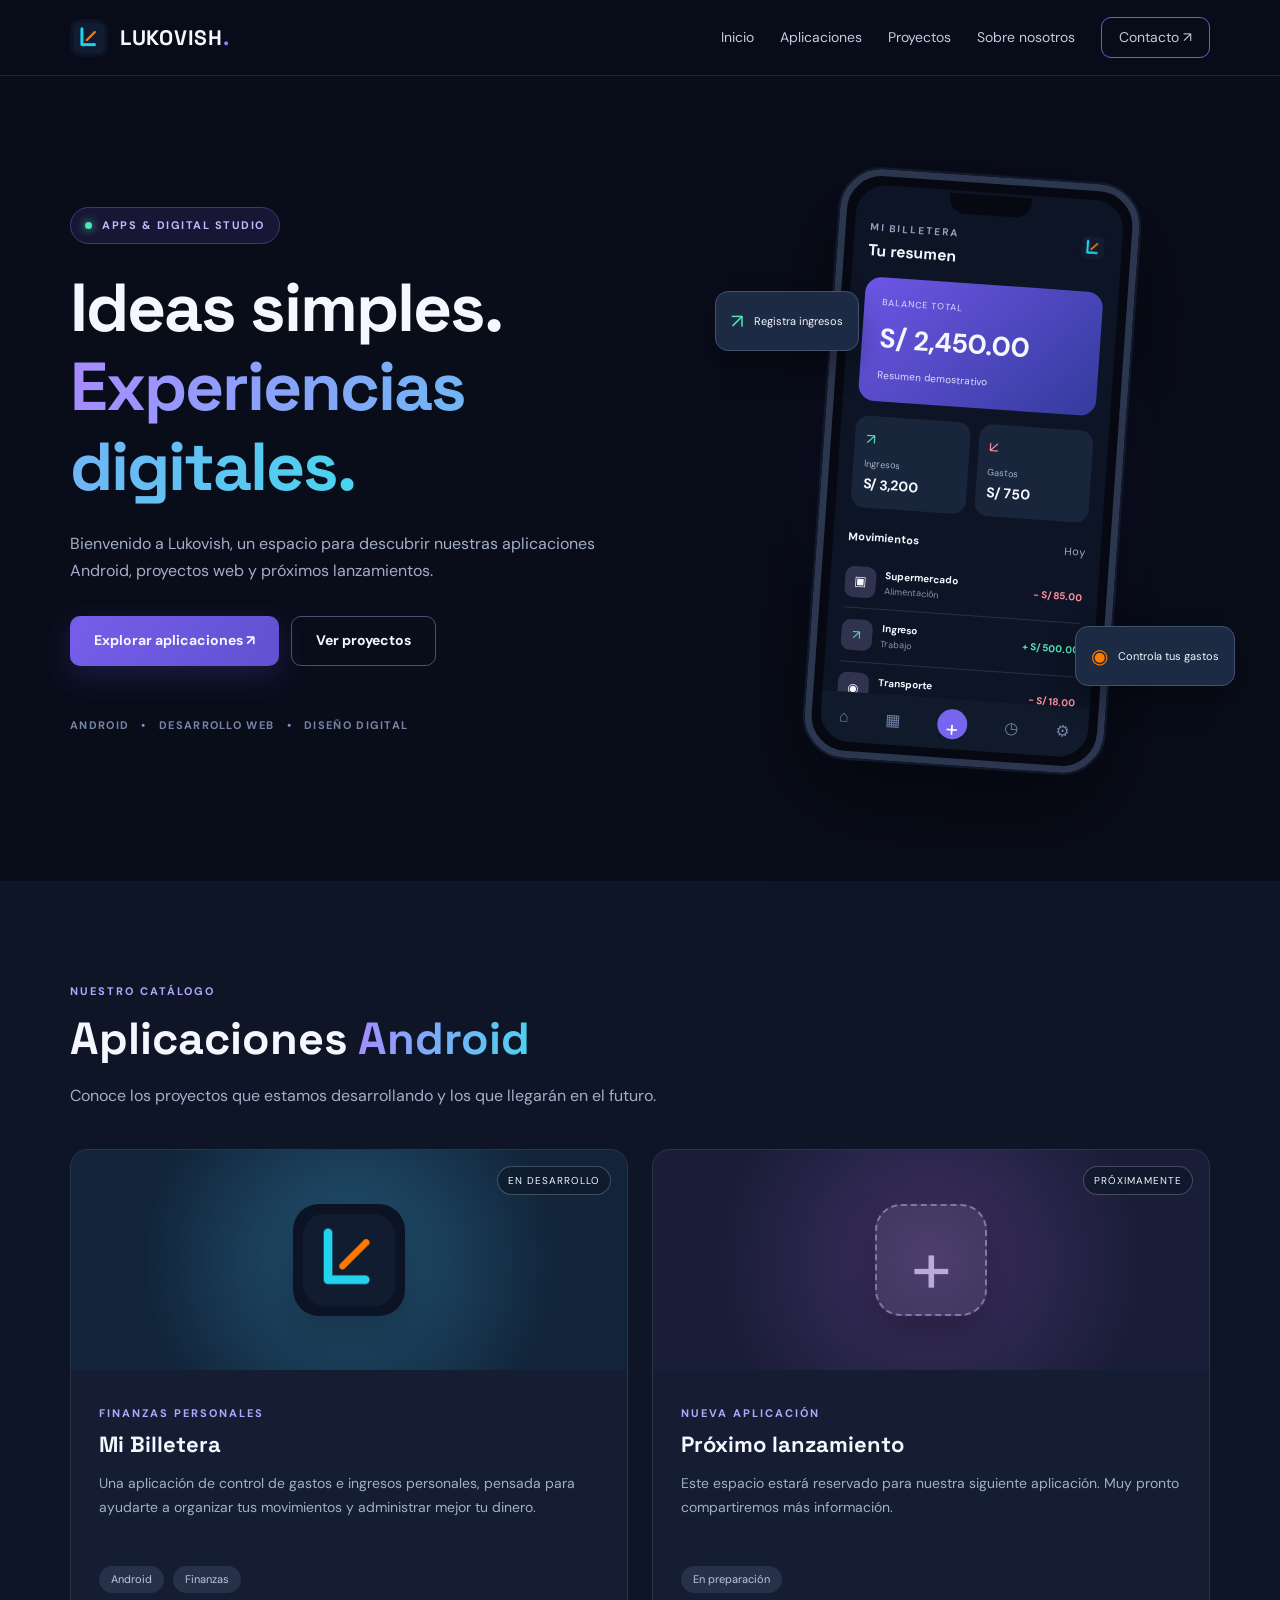
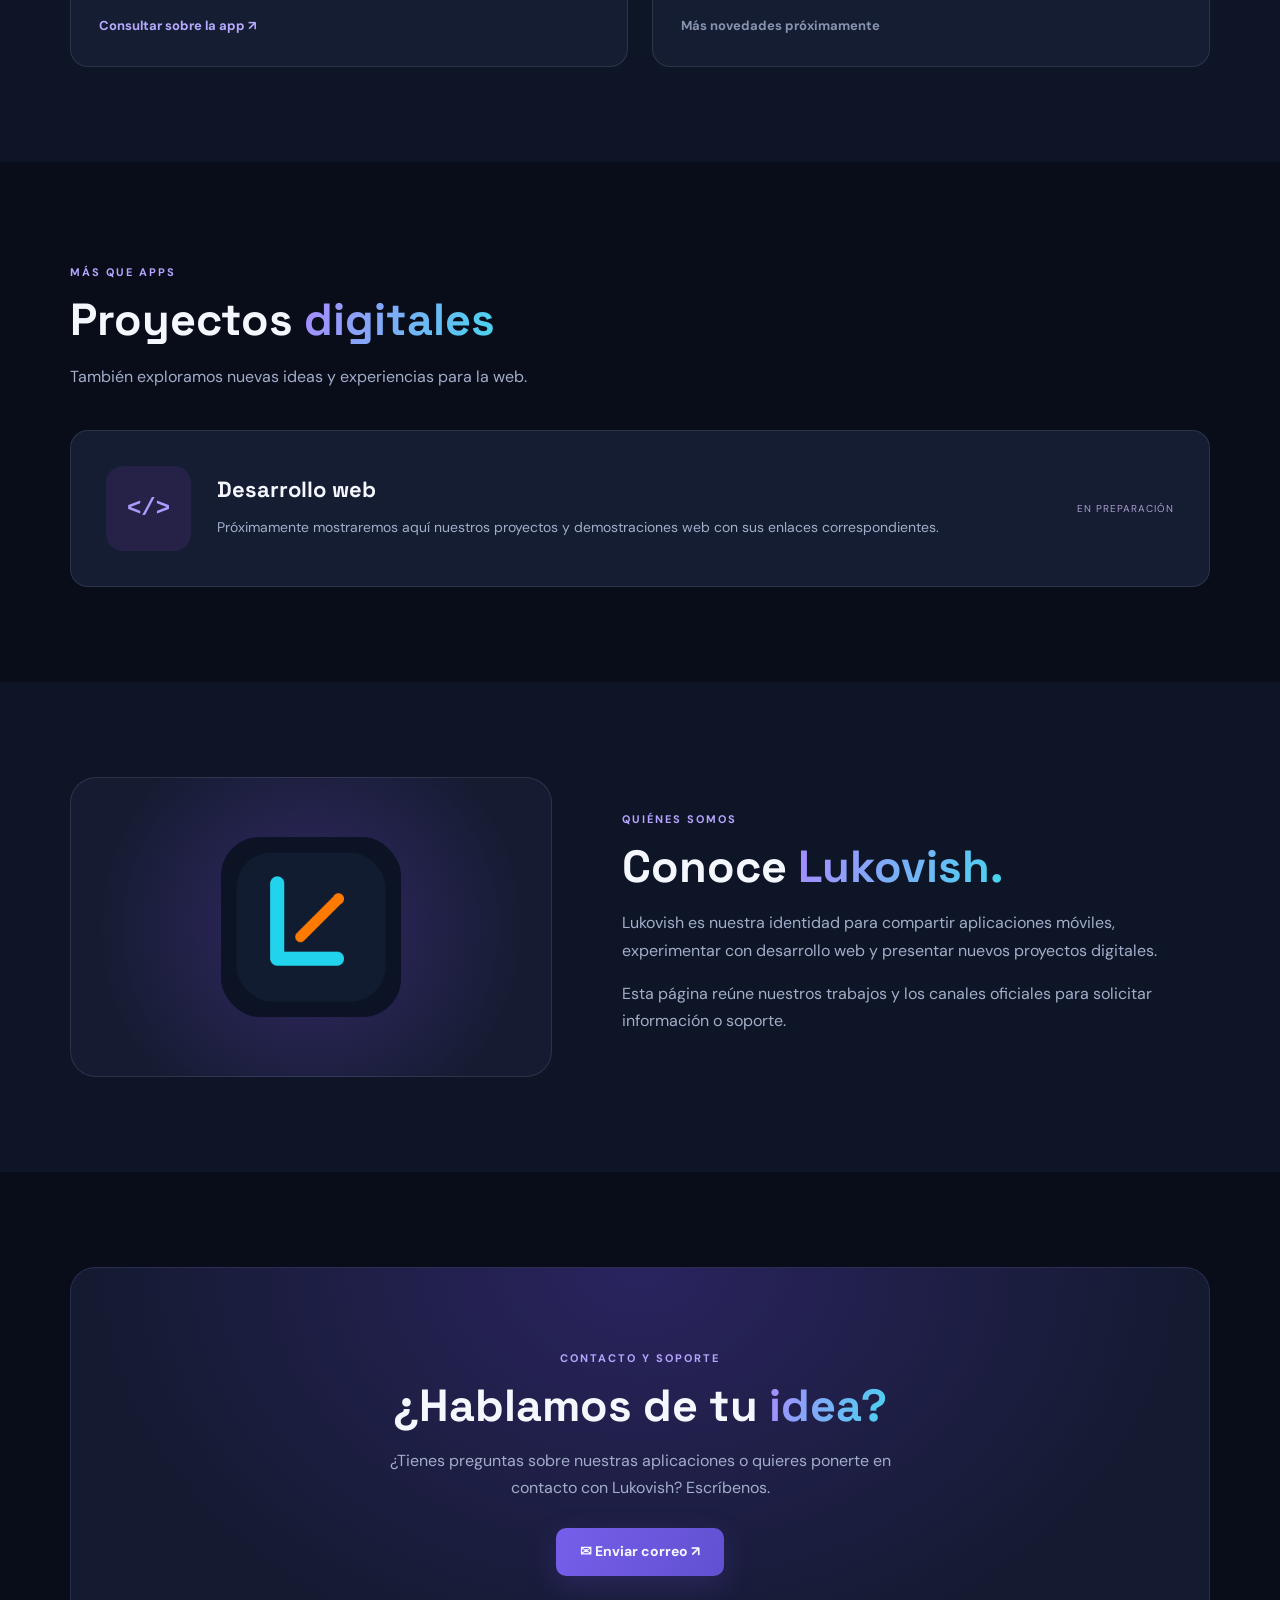
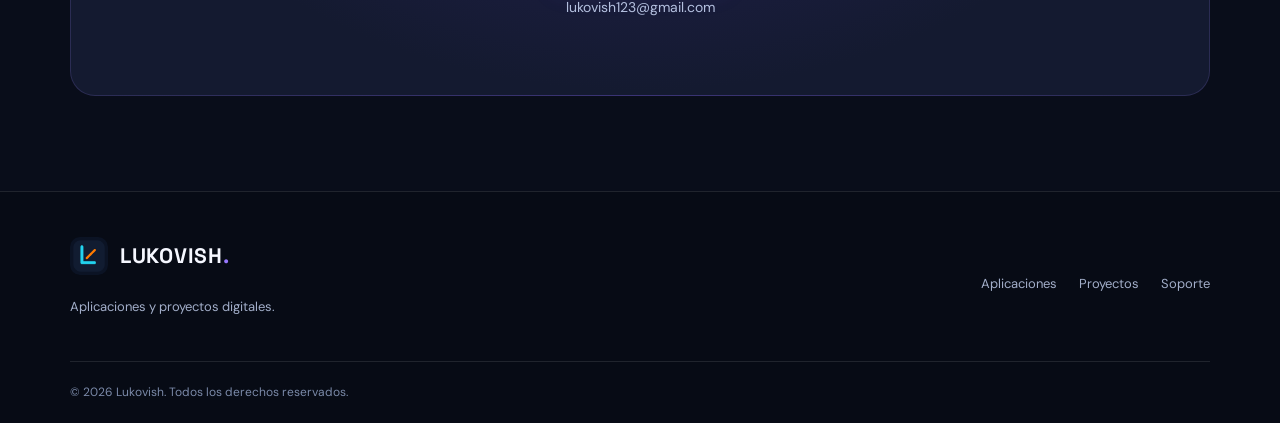
==== index.html @ 401371b8 "Add files via upload" ====
<!doctype html>
<html lang="es">
<head>
  <meta charset="utf-8">
  <meta name="viewport" content="width=device-width, initial-scale=1">
  <meta name="theme-color" content="#090d1a">
  <meta name="description" content="Lukovish: aplicaciones móviles y proyectos digitales. Conoce Mi Billetera y nuestros próximos lanzamientos.">
  <title>Lukovish | Aplicaciones y proyectos</title>


  <link rel="icon" href="lukovish-logo.png" type="image/svg+xml">

  <link rel="stylesheet" href="style.css">
  <script src="script.js" defer></script>
</head>
<body>
  <header class="topbar">
    <nav class="container nav" aria-label="Menú principal">
      <a class="brand" href="#inicio">
        <img src="lukovish-logo.png" alt="Logo Lukovish" class="brand-logo">
        <span>LUKOVISH<span class="accent">.</span></span>
      </a>

      <button class="menu-btn" id="menuBtn" aria-controls="menu" aria-expanded="false" aria-label="Abrir menú">☰</button>

      <div class="menu" id="menu">
        <a href="#inicio">Inicio</a>
        <a href="#apps">Aplicaciones</a>
        <a href="#proyectos">Proyectos</a>
        <a href="#sobre">Sobre nosotros</a>
        <a class="menu-contact" href="#contacto">Contacto ↗</a>
      </div>
    </nav>
  </header>

  <main>

    <section class="hero container" id="inicio">
      <div class="hero-copy">
        <span class="eyebrow">
          <span class="dot"></span>
          APPS & DIGITAL STUDIO
        </span>

        <h1>
          Ideas simples.<br>
          <span class="gradient">Experiencias digitales.</span>
        </h1>

        <p>
          Bienvenido a Lukovish, un espacio para descubrir
          nuestras aplicaciones Android, proyectos web y
          próximos lanzamientos.
        </p>

        <div class="actions">
          <a class="button primary" href="#apps">Explorar aplicaciones ↗</a>
          <a class="button secondary" href="#proyectos">Ver proyectos</a>
        </div>

        <div class="tech">
          ANDROID <span>•</span> DESARROLLO WEB <span>•</span> DISEÑO DIGITAL
        </div>
      </div>

   
      <div class="hero-phone-area" aria-label="Vista previa visual de Mi Billetera">
        <div class="phone-glow"></div>

        <div class="floating-card float-left">
          <span class="float-icon">↗</span>
          <span>Registra ingresos</span>
        </div>

        <div class="phone">
          <div class="phone-notch"></div>

          <div class="phone-screen">
            <div class="screen-top">
              <div>
                <small class="screen-label">MI BILLETERA</small>
                <h3 class="screen-title">Tu resumen</h3>
              </div>
              <img src="lukovish-logo.png" alt="Logo app" class="mini-logo">
            </div>

            <div class="balance-card">
              <span>BALANCE TOTAL</span>
              <strong>S/ 2,450.00</strong>
              <small>Resumen demostrativo</small>
            </div>

            <div class="stats-row">
              <div class="stat-box">
                <span class="stat-icon income">↗</span>
                <small>Ingresos</small>
                <strong>S/ 3,200</strong>
              </div>
              <div class="stat-box">
                <span class="stat-icon expense">↙</span>
                <small>Gastos</small>
                <strong>S/ 750</strong>
              </div>
            </div>

            <div class="movements-head">
              <strong>Movimientos</strong>
              <span>Hoy</span>
            </div>

            <div class="movement-item">
              <span class="movement-icon">▣</span>
              <div class="movement-info">
                <strong>Supermercado</strong>
                <small>Alimentación</small>
              </div>
              <b class="expense">- S/ 85.00</b>
            </div>

            <div class="movement-item">
              <span class="movement-icon income-bg">↗</span>
              <div class="movement-info">
                <strong>Ingreso</strong>
                <small>Trabajo</small>
              </div>
              <b class="income">+ S/ 500.00</b>
            </div>

            <div class="movement-item">
              <span class="movement-icon">◉</span>
              <div class="movement-info">
                <strong>Transporte</strong>
                <small>Movilidad</small>
              </div>
              <b class="expense">- S/ 18.00</b>
            </div>

            <div class="phone-nav">
              <span>⌂</span>
              <span>▦</span>
              <span class="nav-plus">+</span>
              <span>◷</span>
              <span>⚙</span>
            </div>
          </div>
        </div>

        <div class="floating-card float-right">
          <span class="float-icon orange">◉</span>
          <span>Controla tus gastos</span>
        </div>
      </div>
    </section>

   
    <section class="section section-alt" id="apps">
      <div class="container">
        <div class="section-head">
          <span class="kicker">NUESTRO CATÁLOGO</span>
          <h2>Aplicaciones <span class="gradient">Android</span></h2>
          <p>
            Conoce los proyectos que estamos desarrollando
            y los que llegarán en el futuro.
          </p>
        </div>

        <div class="cards">
          <article class="app-card">
            <div class="app-cover wallet">
              <img src="lukovish-logo.png" alt="Logo Mi Billetera" class="app-logo-image">
              <div class="chip">EN DESARROLLO</div>
            </div>

            <div class="card-content">
              <span class="small-label">FINANZAS PERSONALES</span>
              <h3>Mi Billetera</h3>
              <p>
                Una aplicación de control de gastos e ingresos personales,
                pensada para ayudarte a organizar tus movimientos y
                administrar mejor tu dinero.
              </p>

              <div class="pills">
                <span>Android</span>
                <span>Finanzas</span>
              </div>

              <a class="card-link" href="#contacto">Consultar sobre la app ↗</a>
            </div>
          </article>

          <article class="app-card">
            <div class="app-cover next">
              <div class="app-logo placeholder" aria-hidden="true">+</div>
              <div class="chip">PRÓXIMAMENTE</div>
            </div>

            <div class="card-content">
              <span class="small-label">NUEVA APLICACIÓN</span>
              <h3>Próximo lanzamiento</h3>
              <p>
                Este espacio estará reservado para nuestra siguiente
                aplicación. Muy pronto compartiremos más información.
              </p>

              <div class="pills">
                <span>En preparación</span>
              </div>

              <span class="card-muted">Más novedades próximamente</span>
            </div>
          </article>
        </div>
      </div>
    </section>

 
    <section class="section" id="proyectos">
      <div class="container">
        <div class="section-head">
          <span class="kicker">MÁS QUE APPS</span>
          <h2>Proyectos <span class="gradient">digitales</span></h2>
          <p>También exploramos nuevas ideas y experiencias para la web.</p>
        </div>

        <div class="project-card">
          <div class="project-icon">&lt;/&gt;</div>
          <div>
            <h3>Desarrollo web</h3>
            <p>
              Próximamente mostraremos aquí nuestros proyectos
              y demostraciones web con sus enlaces correspondientes.
            </p>
          </div>
          <span class="soon">EN PREPARACIÓN</span>
        </div>
      </div>
    </section>


    <section class="section section-alt" id="sobre">
      <div class="container about">
        <div class="about-mark-box">
          <img src="lukovish-logo.png" alt="Logo Lukovish" class="about-logo">
        </div>

        <div>
          <span class="kicker">QUIÉNES SOMOS</span>
          <h2>Conoce <span class="gradient">Lukovish.</span></h2>
          <p>
            Lukovish es nuestra identidad para compartir aplicaciones móviles,
            experimentar con desarrollo web y presentar nuevos proyectos digitales.
          </p>
          <p>
            Esta página reúne nuestros trabajos y los canales oficiales
            para solicitar información o soporte.
          </p>
        </div>
      </div>
    </section>


    <section class="section" id="contacto">
      <div class="container">
        <div class="contact-box">
          <span class="kicker">CONTACTO Y SOPORTE</span>
          <h2>¿Hablamos de tu <span class="gradient">idea?</span></h2>
          <p>
            ¿Tienes preguntas sobre nuestras aplicaciones
            o quieres ponerte en contacto con Lukovish? Escríbenos.
          </p>

          <a class="button primary" href="mailto:lukovish123@gmail.com?subject=Contacto%20-%20Lukovish">
            ✉ Enviar correo ↗
          </a>

          <a class="email" href="mailto:lukovish123@gmail.com">lukovish123@gmail.com</a>
        </div>
      </div>
    </section>
  </main>

  <footer class="footer">
    <div class="container footer-inner">
      <div>
        <a class="brand" href="#inicio">
          <img src="lukovish-logo.png" alt="Logo Lukovish" class="brand-logo">
          <span>LUKOVISH<span class="accent">.</span></span>
        </a>
        <p>Aplicaciones y proyectos digitales.</p>
      </div>

      <div class="footer-links">
        <a href="#apps">Aplicaciones</a>
        <a href="#proyectos">Proyectos</a>
        <a href="#contacto">Soporte</a>
      </div>
    </div>

    <div class="container foot-bottom">
      © <span id="year"></span> Lukovish. Todos los derechos reservados.
    </div>
  </footer>
</body>
</html>
---- style.css ----
@import url('https://fonts.googleapis.com/css2?family=DM+Sans:wght@400;500;600;700&family=Space+Grotesk:wght@400;500;600;700&display=swap');

:root{
  --bg:#090d1a;
  --alt:#0e1527;
  --card:#151d32;
  --text:#f5f7ff;
  --muted:#a2aec9;
  --line:rgba(255,255,255,.1);
  --purple:#9878ff;
  --cyan:#40d1ed;
  --orange:#ff7a00;
  --green:#54e4b6;
  --gradient:linear-gradient(110deg,#a98aff,#47d5ee);
}

*{box-sizing:border-box}
html{scroll-behavior:smooth;scroll-padding-top:85px}
body{
  margin:0;
  background:var(--bg);
  color:var(--text);
  font-family:'DM Sans',sans-serif;
  line-height:1.7;
  overflow-x:hidden;
}

a{color:inherit;text-decoration:none}
button{font:inherit}
.container{width:min(1140px,90%);margin:auto}

.topbar{
  position:sticky;
  top:0;
  z-index:10;
  background:rgba(9,13,26,.92);
  border-bottom:1px solid var(--line);
  backdrop-filter:blur(15px);
}

.nav{
  min-height:75px;
  display:flex;
  align-items:center;
  justify-content:space-between;
  gap:16px;
}

.brand{
  display:inline-flex;
  align-items:center;
  gap:12px;
  font:700 21px 'Space Grotesk',sans-serif;
  letter-spacing:.7px;
}

.brand-logo{
  width:38px;
  height:38px;
  border-radius:10px;
  object-fit:contain;
  flex-shrink:0;
}

.accent{color:var(--purple)}

.menu{
  display:flex;
  align-items:center;
  gap:26px;
}

.menu a{
  font-size:14px;
  color:#c3cbe0;
}

.menu a:hover{color:white}

.menu-contact{
  border:1px solid #6d60ba;
  border-radius:10px;
  padding:8px 17px;
}

.menu-btn{
  display:none;
  border:0;
  background:none;
  color:white;
  font-size:27px;
  cursor:pointer;
}

.gradient{
  background:var(--gradient);
  background-clip:text;
  -webkit-background-clip:text;
  color:transparent;
}

h1,h2,h3{
  font-family:'Space Grotesk',sans-serif;
  line-height:1.17;
}

h1{
  font-size:clamp(43px,5.3vw,68px);
  letter-spacing:-2px;
  margin:24px 0;
}

h2{
  font-size:clamp(32px,4vw,45px);
  margin:10px 0 14px;
}

h3{
  font-size:22px;
  margin:7px 0 12px;
}

p{color:var(--muted)}

.hero{
  min-height:680px;
  display:grid;
  grid-template-columns:1.12fr .88fr;
  gap:60px;
  align-items:center;
  padding-top:85px;
  padding-bottom:100px;
}

.eyebrow{
  display:inline-flex;
  align-items:center;
  gap:10px;
  font-size:11px;
  font-weight:700;
  letter-spacing:1.5px;
  color:#c3b8ff;
  border:1px solid #403973;
  border-radius:30px;
  padding:8px 14px;
  background:#171634;
}

.dot{
  width:7px;
  height:7px;
  background:#50e4bb;
  border-radius:50%;
  box-shadow:0 0 10px #50e4bb;
}

.hero-copy > p{
  max-width:570px;
  font-size:16px;
}

.actions{
  display:flex;
  gap:12px;
  flex-wrap:wrap;
  margin-top:32px;
}

.button{
  display:inline-flex;
  justify-content:center;
  align-items:center;
  padding:12px 24px;
  border-radius:10px;
  font-size:14px;
  font-weight:700;
  min-height:48px;
  transition:transform .2s;
}

.button:hover{transform:translateY(-3px)}

.primary{
  background:linear-gradient(115deg,#765eea,#6151d1);
  box-shadow:0 10px 30px #6854db35;
}

.secondary{
  border:1px solid #495371;
}

.tech{
  color:#7585a6;
  font-size:11px;
  font-weight:700;
  letter-spacing:1.3px;
  margin-top:50px;
}

.tech span{
  padding:0 8px;
  color:#9685da;
}

/* HERO PHONE */
.hero-phone-area{
  position:relative;
  min-height:620px;
  display:grid;
  place-items:center;
}

.phone-glow{
  position:absolute;
  width:360px;
  height:520px;
  background:radial-gradient(ellipse,#503ac3,transparent 70%);
  opacity:.35;
  filter:blur(35px);
}

.phone{
  position:relative;
  width:300px;
  height:590px;
  background:#060912;
  border:7px solid #2d364f;
  outline:2px solid #12192a;
  border-radius:42px;
  padding:9px;
  box-shadow:0 35px 90px rgba(0,0,0,.5);
  transform:rotate(4deg);
  z-index:2;
}

.phone-notch{
  position:absolute;
  top:12px;
  left:50%;
  transform:translateX(-50%);
  width:82px;
  height:20px;
  background:#060912;
  border-radius:0 0 16px 16px;
  z-index:3;
}

.phone-screen{
  position:relative;
  height:100%;
  border-radius:30px;
  background:#0c1425;
  padding:34px 15px 56px;
  overflow:hidden;
}

.screen-top{
  display:flex;
  justify-content:space-between;
  align-items:flex-start;
  gap:12px;
}

.screen-label{
  display:block;
  font-size:10px;
  font-weight:700;
  color:#93a0bf;
  letter-spacing:2px;
}

.screen-title{
  margin:6px 0 0;
  font-size:16px;
}

.mini-logo{
  width:28px;
  height:28px;
  border-radius:8px;
  object-fit:contain;
}

.balance-card{
  display:flex;
  flex-direction:column;
  padding:18px;
  border-radius:16px;
  background:linear-gradient(135deg,#6d56e5,#343b9d);
  margin-top:16px;
}

.balance-card span{
  font-size:9px;
  letter-spacing:1px;
  color:#e0dbff;
}

.balance-card strong{
  font-size:27px;
  margin:5px 0;
}

.balance-card small{
  font-size:10px;
  color:#dfdcff;
}

.stats-row{
  display:grid;
  grid-template-columns:1fr 1fr;
  gap:9px;
  margin-top:15px;
}

.stat-box{
  background:#19253b;
  border-radius:13px;
  padding:11px;
  display:flex;
  flex-direction:column;
  align-items:flex-start;
}

.stat-icon{
  font-size:15px;
  margin-bottom:5px;
}

.income{color:var(--green)}
.expense{color:#ff90a0}

.stat-box small{
  color:#a5b2cc;
  font-size:9px;
}

.stat-box strong{
  font-size:14px;
}

.movements-head{
  display:flex;
  justify-content:space-between;
  align-items:center;
  margin:20px 0 10px;
  font-size:11px;
}

.movements-head span{
  color:#99a9c5;
}

.movement-item{
  display:flex;
  align-items:center;
  gap:9px;
  padding:10px 0;
  border-bottom:1px solid #253049;
}

.movement-icon{
  width:31px;
  height:31px;
  background:#30334e;
  border-radius:9px;
  display:grid;
  place-items:center;
  flex-shrink:0;
  font-size:13px;
}

.income-bg{
  color:var(--green);
}

.movement-info{
  flex:1;
  min-width:0;
}

.movement-info strong{
  display:block;
  font-size:10px;
}

.movement-info small{
  display:block;
  font-size:9px;
  color:#8696b1;
}

.movement-item b{
  font-size:10px;
  white-space:nowrap;
}

.phone-nav{
  position:absolute;
  bottom:0;
  left:0;
  width:100%;
  height:50px;
  background:#101a2b;
  display:flex;
  justify-content:space-around;
  align-items:center;
  color:#7183a6;
}

.nav-plus{
  display:grid;
  place-items:center;
  background:#7665ed;
  color:white;
  height:30px;
  width:30px;
  border-radius:50%;
  font-size:23px;
}

.floating-card{
  position:absolute;
  z-index:3;
  display:flex;
  align-items:center;
  gap:10px;
  border:1px solid #435171;
  border-radius:13px;
  background:#1d2a44;
  padding:12px 15px;
  font-size:11px;
  box-shadow:0 15px 30px rgba(0,0,0,.3);
  animation:float 5s ease-in-out infinite;
}

.float-left{
  left:-20px;
  top:130px;
}

.float-right{
  right:-25px;
  bottom:95px;
  animation-delay:1s;
}

.float-icon{
  color:var(--green);
  font-size:20px;
}

.float-icon.orange{
  color:var(--orange);
}

@keyframes float{
  0%,100%{transform:translateY(0)}
  50%{transform:translateY(-12px)}
}

.section{
  padding:95px 0;
}

.section-alt{
  background:var(--alt);
}

.section-head{
  margin-bottom:40px;
}

.section-head > p{
  max-width:590px;
}

.kicker,.small-label{
  font-size:11px;
  font-weight:700;
  letter-spacing:2px;
  color:#b5a5ff;
}

.cards{
  display:grid;
  grid-template-columns:repeat(2,1fr);
  gap:24px;
}

.app-card{
  border-radius:18px;
  overflow:hidden;
  border:1px solid var(--line);
  background:var(--card);
  transition:transform .2s,border-color .2s;
}

.app-card:hover{
  transform:translateY(-5px);
  border-color:#7664b7;
}

.app-cover{
  height:220px;
  position:relative;
  display:grid;
  place-items:center;
}

.wallet{
  background:radial-gradient(circle,#235575,#112439 70%);
}

.next{
  background:radial-gradient(circle,#403064,#1a1d38 70%);
}

.app-logo-image{
  width:112px;
  height:112px;
  border-radius:26px;
  object-fit:contain;
  box-shadow:0 17px 38px #0004;
}

.app-logo{
  width:112px;
  height:112px;
  display:grid;
  place-items:center;
  border-radius:26px;
  background:linear-gradient(120deg,#2d8cb3,#45bdbd);
  font-size:74px;
  box-shadow:0 17px 38px #0004;
}

.app-logo.placeholder{
  background:#ffffff12;
  border:2px dashed #8575aa;
  color:#baabd6;
}

.chip{
  position:absolute;
  top:16px;
  right:16px;
  padding:5px 10px;
  border:1px solid #ffffff38;
  border-radius:25px;
  background:#0d1728a8;
  font-size:10px;
  letter-spacing:1px;
}

.card-content{
  padding:28px;
}

.card-content p{
  font-size:14px;
  min-height:76px;
}

.pills{
  display:flex;
  gap:9px;
  flex-wrap:wrap;
  margin-top:18px;
}

.pills span{
  background:#27324a;
  color:#b9c6e2;
  border-radius:25px;
  padding:4px 12px;
  font-size:11px;
}

.card-link,.card-muted{
  display:inline-block;
  margin-top:22px;
  font-size:13px;
  font-weight:700;
  color:#b6aaff;
}

.card-muted{
  color:#8794b0;
}

.project-card{
  display:flex;
  align-items:center;
  gap:26px;
  border:1px solid var(--line);
  background:var(--card);
  border-radius:18px;
  padding:35px;
}

.project-icon{
  background:#262247;
  color:#ac9bff;
  border-radius:17px;
  width:85px;
  height:85px;
  display:grid;
  place-items:center;
  font:700 24px monospace;
  flex-shrink:0;
}

.project-card h3{margin:0}
.project-card p{
  font-size:14px;
  margin-bottom:0;
}

.soon{
  white-space:nowrap;
  font-size:10px;
  letter-spacing:1px;
  color:#a99cce;
  margin-left:auto;
}

.about{
  display:grid;
  grid-template-columns:.9fr 1.1fr;
  align-items:center;
  gap:70px;
}

.about-mark-box{
  height:300px;
  border:1px solid var(--line);
  border-radius:26px;
  background:radial-gradient(circle,#332966,#151c32 75%);
  display:flex;
  justify-content:center;
  align-items:center;
}

.about-logo{
  width:180px;
  height:180px;
  object-fit:contain;
}

.about p{
  max-width:600px;
}

.contact-box{
  text-align:center;
  border:1px solid #6b5db344;
  border-radius:25px;
  padding:75px 30px;
  background:radial-gradient(ellipse at top,#2a245f,#141a30 70%);
}

.contact-box p{
  max-width:560px;
  margin:0 auto 27px;
}

.email{
  display:block;
  margin-top:20px;
  font-size:14px;
  color:#b4c0df;
  overflow-wrap:anywhere;
}

.footer{
  padding:45px 0 20px;
  background:#070b15;
  border-top:1px solid var(--line);
}

.footer-inner{
  display:flex;
  justify-content:space-between;
  align-items:center;
  gap:25px;
}

.footer-inner p{
  font-size:13px;
}

.footer-links{
  display:flex;
  gap:22px;
  flex-wrap:wrap;
  color:var(--muted);
  font-size:13px;
}

.foot-bottom{
  border-top:1px solid var(--line);
  padding-top:20px;
  margin-top:30px;
  color:#7b8aa9;
  font-size:12px;
}

@media(max-width:980px){
  .hero,.about{
    grid-template-columns:1fr;
  }

  .hero{
    gap:45px;
  }

  .hero-phone-area{
    min-height:600px;
  }

  .menu-btn{
    display:block;
  }

  .menu{
    display:none;
    position:absolute;
    top:75px;
    left:0;
    width:100%;
    background:#101728;
    padding:22px 5%;
    flex-direction:column;
    align-items:stretch;
    border-bottom:1px solid var(--line);
  }

  .menu.open{
    display:flex;
  }

  .cards{
    grid-template-columns:1fr;
  }

  .project-card{
    align-items:flex-start;
    flex-wrap:wrap;
  }

  .soon{
    margin-left:0;
  }
}

@media(max-width:700px){
  .section{
    padding:65px 0;
  }

  .hero{
    padding-top:70px;
    padding-bottom:70px;
    min-height:auto;
  }

  .actions{
    flex-direction:column;
  }

  .actions .button{
    width:100%;
  }

  .tech{
    font-size:9px;
  }

  .hero-phone-area{
    min-height:520px;
  }

  .phone{
    transform:scale(.85) rotate(4deg);
  }

  .floating-card{
    font-size:9px;
    padding:10px;
  }

  .float-left{
    left:0;
    top:90px;
  }

  .float-right{
    right:0;
    bottom:70px;
  }

  .project-card{
    padding:24px;
    gap:16px;
  }

  .project-icon{
    width:65px;
    height:65px;
  }

  .about-mark-box{
    height:240px;
  }

  .about-logo{
    width:140px;
    height:140px;
  }

  .contact-box{
    padding:55px 20px;
  }

  .footer-inner{
    flex-direction:column;
    align-items:flex-start;
  }
}

@media(max-width:430px){
  .phone{
    transform:scale(.76) rotate(4deg);
  }

  .hero-phone-area{
    min-height:450px;
  }

  .floating-card{
    display:none;
  }
}

@media(prefers-reduced-motion:reduce){
  *,*::before,*::after{
    scroll-behavior:auto!important;
    transition:none!important;
    animation:none!important;
  }
}
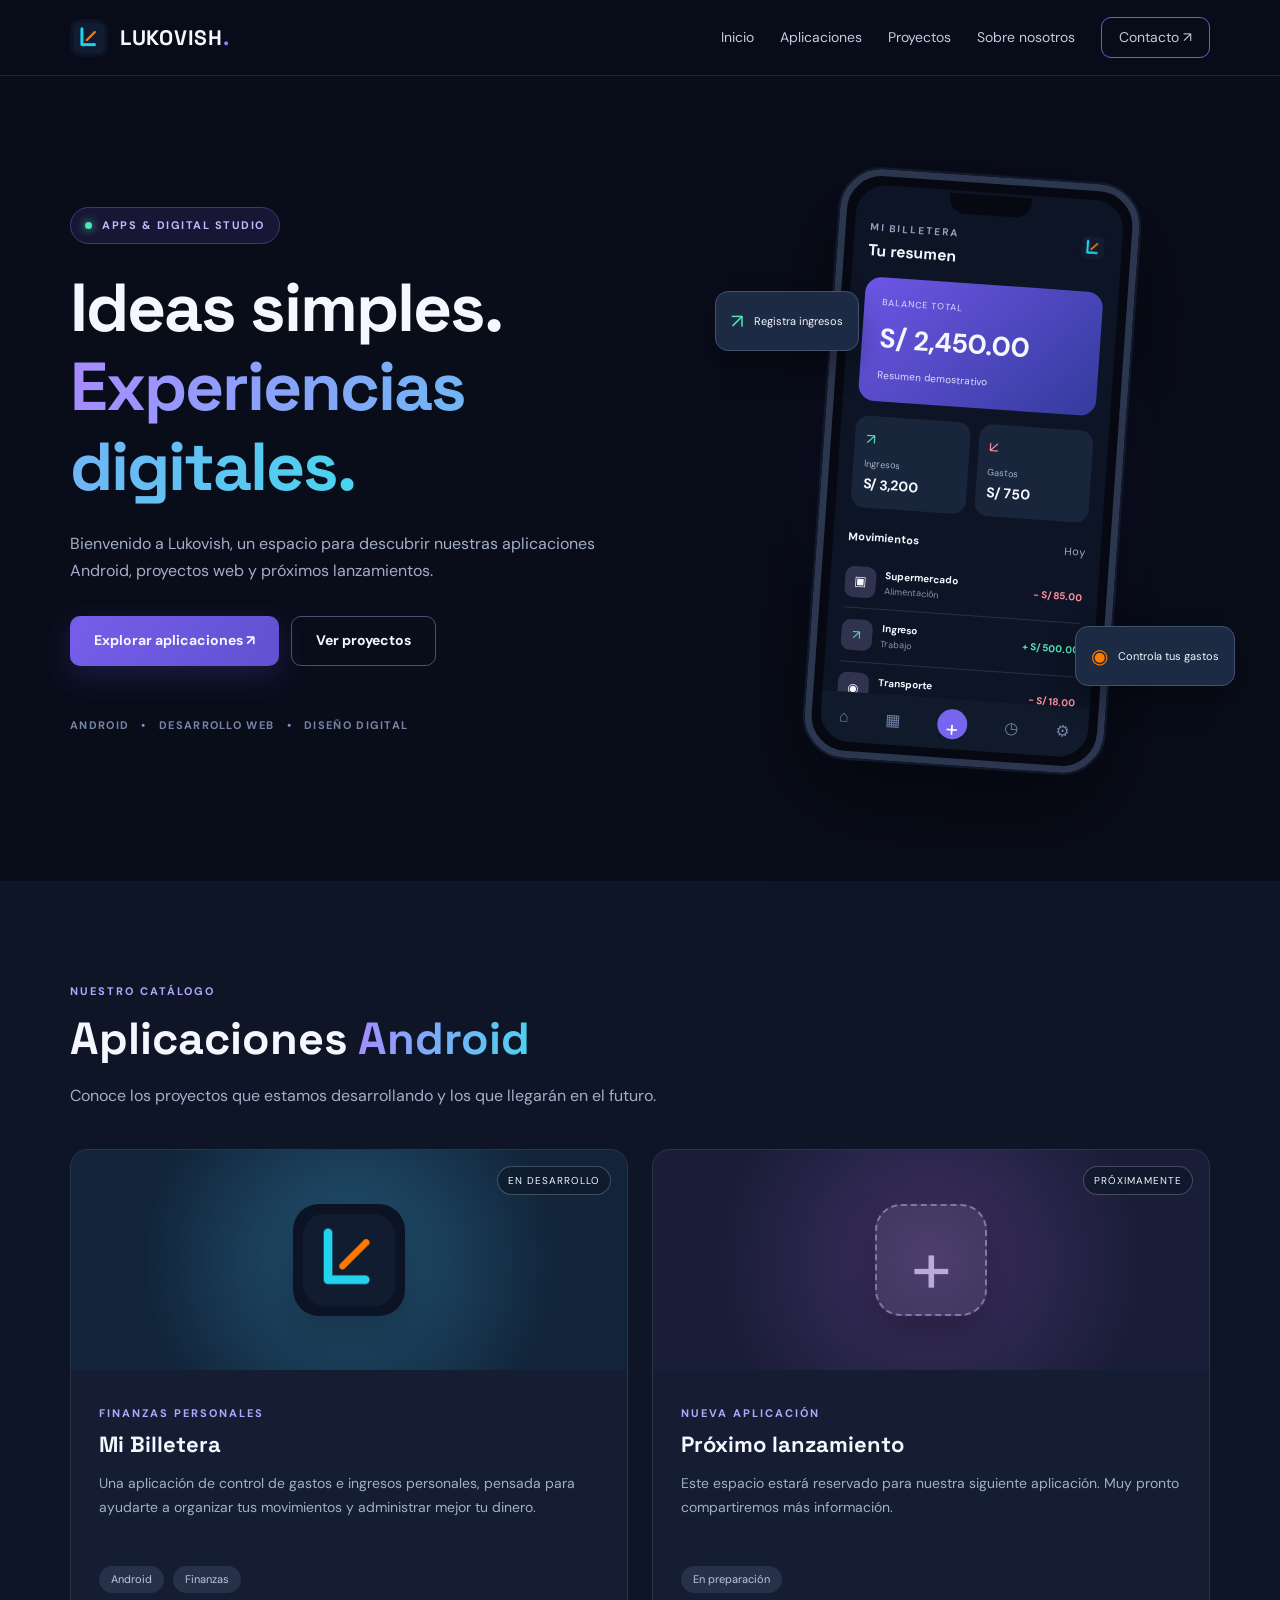
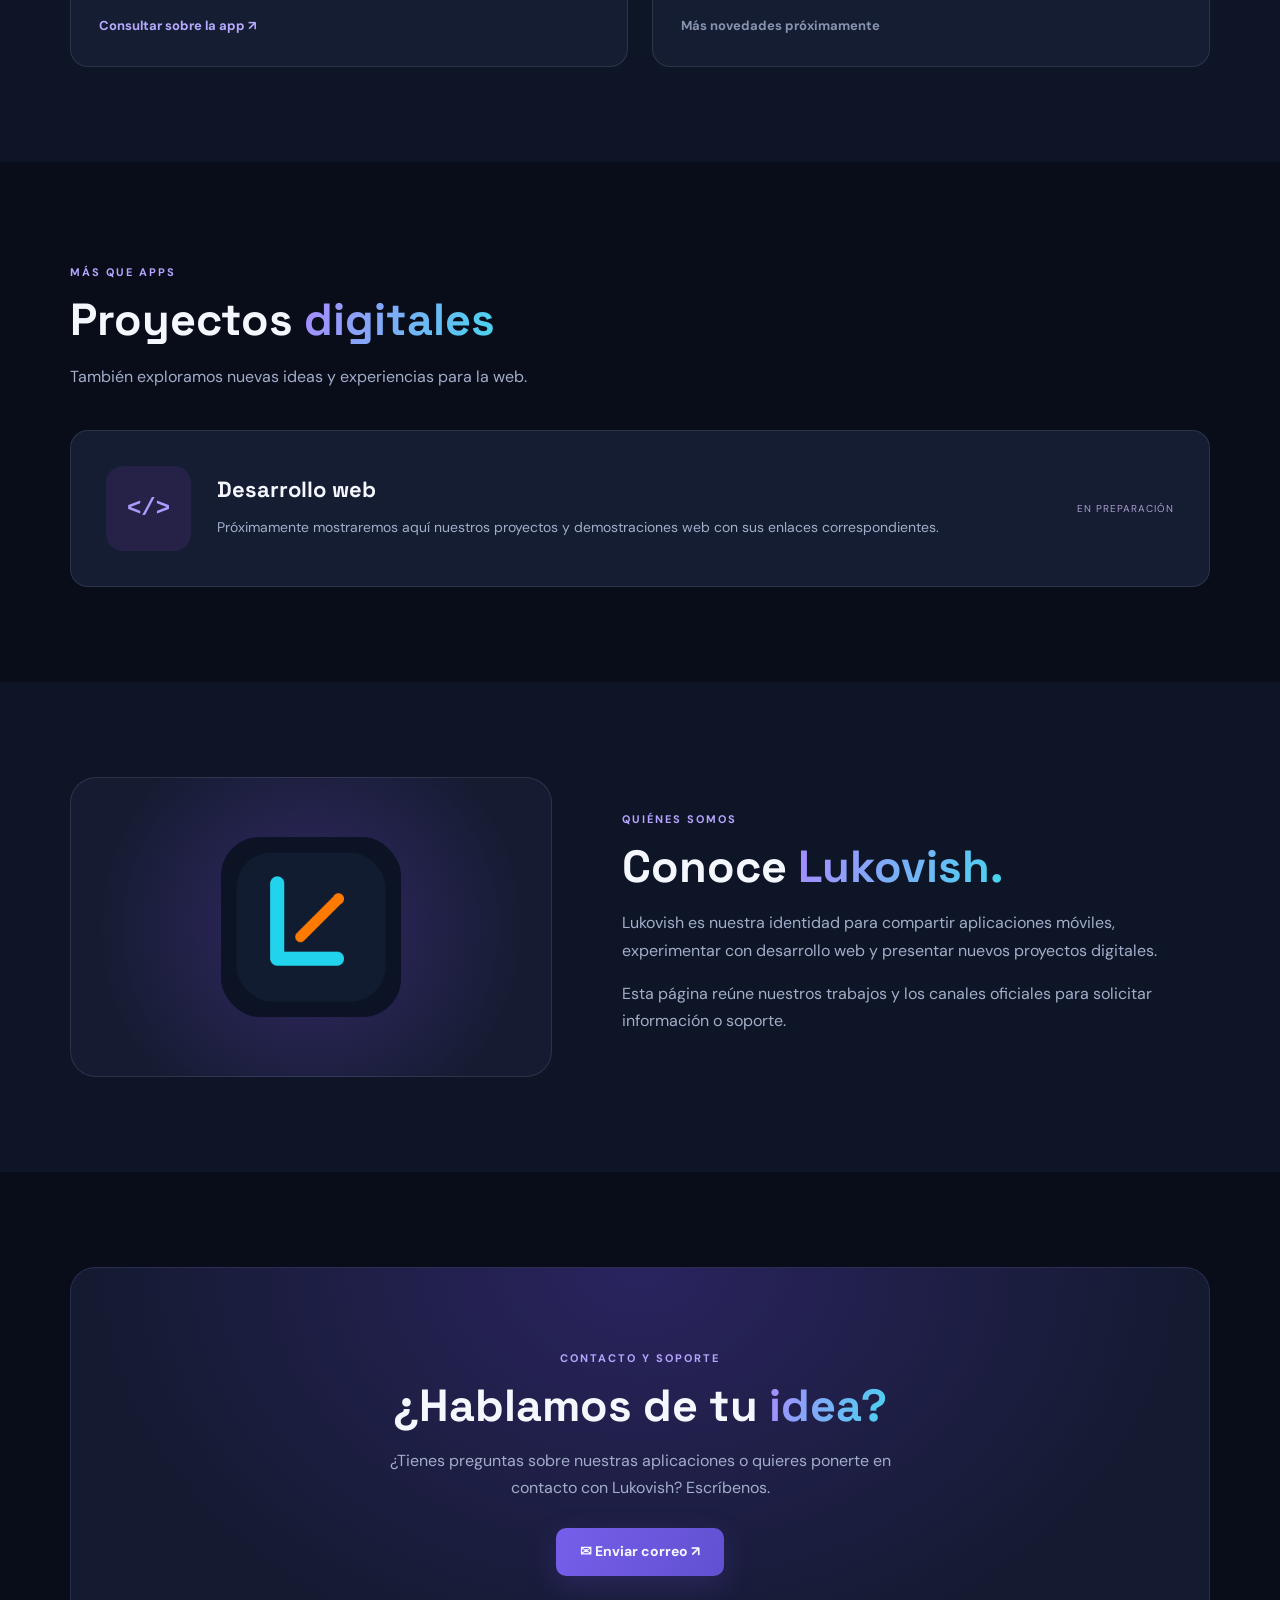
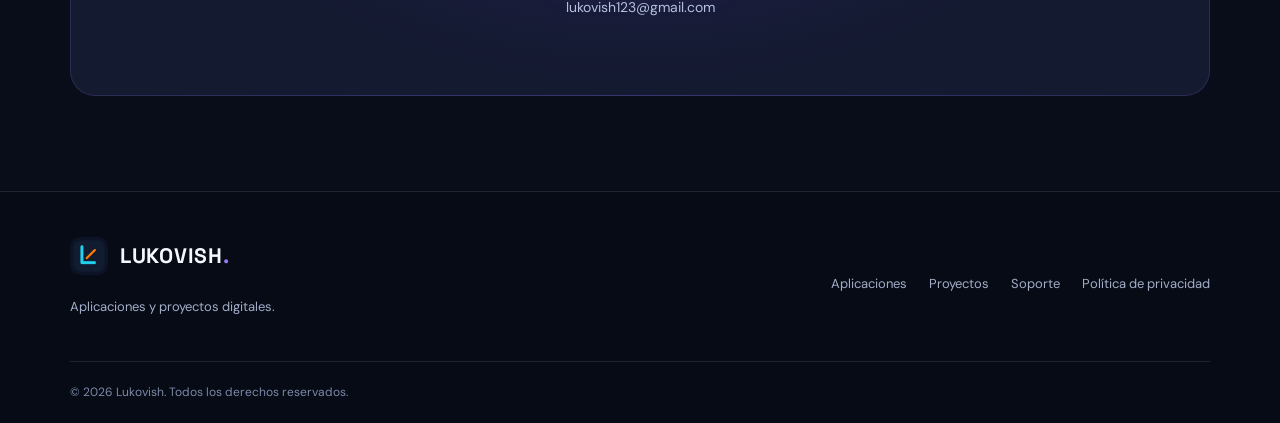
==== commit 01364633: "Update index.html" ====
--- a/index.html
+++ b/index.html
@@ -6,10 +6,7 @@
   <meta name="theme-color" content="#090d1a">
   <meta name="description" content="Lukovish: aplicaciones móviles y proyectos digitales. Conoce Mi Billetera y nuestros próximos lanzamientos.">
   <title>Lukovish | Aplicaciones y proyectos</title>
-
-
   <link rel="icon" href="lukovish-logo.png" type="image/svg+xml">
-
   <link rel="stylesheet" href="style.css">
   <script src="script.js" defer></script>
 </head>
@@ -20,9 +17,7 @@
         <img src="lukovish-logo.png" alt="Logo Lukovish" class="brand-logo">
         <span>LUKOVISH<span class="accent">.</span></span>
       </a>
-
       <button class="menu-btn" id="menuBtn" aria-controls="menu" aria-expanded="false" aria-label="Abrir menú">☰</button>
-
       <div class="menu" id="menu">
         <a href="#inicio">Inicio</a>
         <a href="#apps">Aplicaciones</a>
@@ -32,49 +27,38 @@
       </div>
     </nav>
   </header>
-
   <main>
-
     <section class="hero container" id="inicio">
       <div class="hero-copy">
         <span class="eyebrow">
           <span class="dot"></span>
           APPS & DIGITAL STUDIO
         </span>
-
         <h1>
           Ideas simples.<br>
           <span class="gradient">Experiencias digitales.</span>
         </h1>
-
         <p>
           Bienvenido a Lukovish, un espacio para descubrir
           nuestras aplicaciones Android, proyectos web y
           próximos lanzamientos.
         </p>
-
         <div class="actions">
           <a class="button primary" href="#apps">Explorar aplicaciones ↗</a>
           <a class="button secondary" href="#proyectos">Ver proyectos</a>
         </div>
-
         <div class="tech">
           ANDROID <span>•</span> DESARROLLO WEB <span>•</span> DISEÑO DIGITAL
         </div>
       </div>
-
-   
       <div class="hero-phone-area" aria-label="Vista previa visual de Mi Billetera">
         <div class="phone-glow"></div>
-
         <div class="floating-card float-left">
           <span class="float-icon">↗</span>
           <span>Registra ingresos</span>
         </div>
-
         <div class="phone">
           <div class="phone-notch"></div>
-
           <div class="phone-screen">
             <div class="screen-top">
               <div>
@@ -83,13 +67,11 @@
               </div>
               <img src="lukovish-logo.png" alt="Logo app" class="mini-logo">
             </div>
-
             <div class="balance-card">
               <span>BALANCE TOTAL</span>
               <strong>S/ 2,450.00</strong>
               <small>Resumen demostrativo</small>
             </div>
-
             <div class="stats-row">
               <div class="stat-box">
                 <span class="stat-icon income">↗</span>
@@ -102,12 +84,10 @@
                 <strong>S/ 750</strong>
               </div>
             </div>
-
             <div class="movements-head">
               <strong>Movimientos</strong>
               <span>Hoy</span>
             </div>
-
             <div class="movement-item">
               <span class="movement-icon">▣</span>
               <div class="movement-info">
@@ -116,7 +96,6 @@
               </div>
               <b class="expense">- S/ 85.00</b>
             </div>
-
             <div class="movement-item">
               <span class="movement-icon income-bg">↗</span>
               <div class="movement-info">
@@ -125,7 +104,6 @@
               </div>
               <b class="income">+ S/ 500.00</b>
             </div>
-
             <div class="movement-item">
               <span class="movement-icon">◉</span>
               <div class="movement-info">
@@ -134,7 +112,6 @@
               </div>
               <b class="expense">- S/ 18.00</b>
             </div>
-
             <div class="phone-nav">
               <span>⌂</span>
               <span>▦</span>
@@ -144,15 +121,12 @@
             </div>
           </div>
         </div>
-
         <div class="floating-card float-right">
           <span class="float-icon orange">◉</span>
           <span>Controla tus gastos</span>
         </div>
       </div>
     </section>
-
-   
     <section class="section section-alt" id="apps">
       <div class="container">
         <div class="section-head">
@@ -163,14 +137,12 @@
             y los que llegarán en el futuro.
           </p>
         </div>
-
         <div class="cards">
           <article class="app-card">
             <div class="app-cover wallet">
               <img src="lukovish-logo.png" alt="Logo Mi Billetera" class="app-logo-image">
               <div class="chip">EN DESARROLLO</div>
             </div>
-
             <div class="card-content">
               <span class="small-label">FINANZAS PERSONALES</span>
               <h3>Mi Billetera</h3>
@@ -179,22 +151,18 @@
                 pensada para ayudarte a organizar tus movimientos y
                 administrar mejor tu dinero.
               </p>
-
               <div class="pills">
                 <span>Android</span>
                 <span>Finanzas</span>
               </div>
-
               <a class="card-link" href="#contacto">Consultar sobre la app ↗</a>
             </div>
           </article>
-
           <article class="app-card">
             <div class="app-cover next">
               <div class="app-logo placeholder" aria-hidden="true">+</div>
               <div class="chip">PRÓXIMAMENTE</div>
             </div>
-
             <div class="card-content">
               <span class="small-label">NUEVA APLICACIÓN</span>
               <h3>Próximo lanzamiento</h3>
@@ -202,19 +170,15 @@
                 Este espacio estará reservado para nuestra siguiente
                 aplicación. Muy pronto compartiremos más información.
               </p>
-
               <div class="pills">
                 <span>En preparación</span>
               </div>
-
               <span class="card-muted">Más novedades próximamente</span>
             </div>
           </article>
         </div>
       </div>
     </section>
-
- 
     <section class="section" id="proyectos">
       <div class="container">
         <div class="section-head">
@@ -222,7 +186,6 @@
           <h2>Proyectos <span class="gradient">digitales</span></h2>
           <p>También exploramos nuevas ideas y experiencias para la web.</p>
         </div>
-
         <div class="project-card">
           <div class="project-icon">&lt;/&gt;</div>
           <div>
@@ -236,14 +199,11 @@
         </div>
       </div>
     </section>
-
-
     <section class="section section-alt" id="sobre">
       <div class="container about">
         <div class="about-mark-box">
           <img src="lukovish-logo.png" alt="Logo Lukovish" class="about-logo">
         </div>
-
         <div>
           <span class="kicker">QUIÉNES SOMOS</span>
           <h2>Conoce <span class="gradient">Lukovish.</span></h2>
@@ -258,8 +218,6 @@
         </div>
       </div>
     </section>
-
-
     <section class="section" id="contacto">
       <div class="container">
         <div class="contact-box">
@@ -269,17 +227,14 @@
             ¿Tienes preguntas sobre nuestras aplicaciones
             o quieres ponerte en contacto con Lukovish? Escríbenos.
           </p>
-
           <a class="button primary" href="mailto:lukovish123@gmail.com?subject=Contacto%20-%20Lukovish">
             ✉ Enviar correo ↗
           </a>
-
           <a class="email" href="mailto:lukovish123@gmail.com">lukovish123@gmail.com</a>
         </div>
       </div>
     </section>
   </main>
-
   <footer class="footer">
     <div class="container footer-inner">
       <div>
@@ -289,17 +244,16 @@
         </a>
         <p>Aplicaciones y proyectos digitales.</p>
       </div>
-
       <div class="footer-links">
         <a href="#apps">Aplicaciones</a>
         <a href="#proyectos">Proyectos</a>
         <a href="#contacto">Soporte</a>
+        <a href="privacidad.html">Política de privacidad</a>
       </div>
     </div>
-
     <div class="container foot-bottom">
       © <span id="year"></span> Lukovish. Todos los derechos reservados.
     </div>
   </footer>
 </body>
-</html>+</html>
